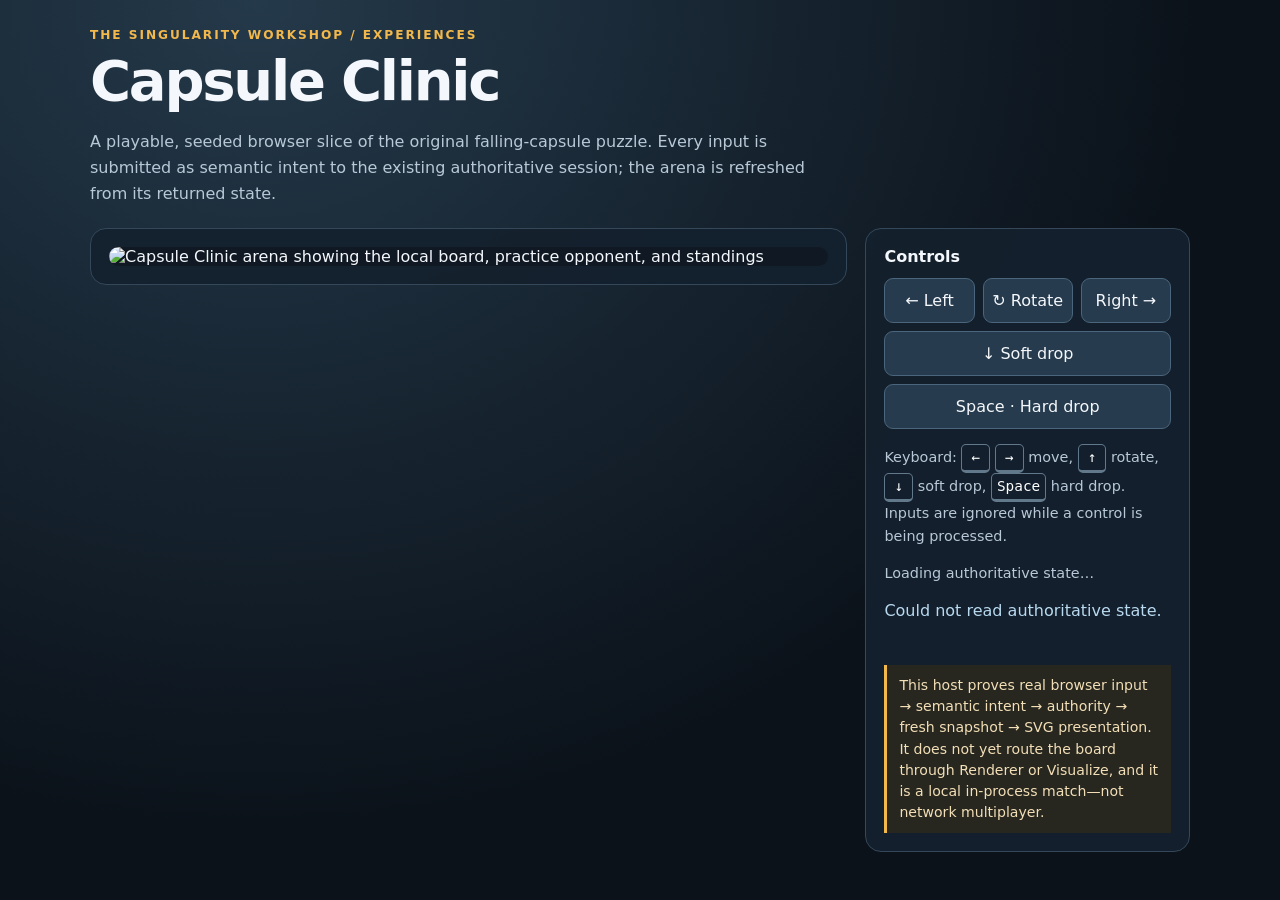
==== samples/CapsuleClinic.Web/wwwroot/index.html @ a08addf2 "Add accessible Capsule Clinic browser controls and arena" ====
<!doctype html>
<html lang="en">
<head>
  <meta charset="utf-8">
  <meta name="viewport" content="width=device-width, initial-scale=1">
  <meta name="theme-color" content="#101923">
  <title>Capsule Clinic · Playable Slice</title>
  <style>
    :root { color-scheme: dark; font-family: ui-sans-serif, system-ui, sans-serif; background: #0b121a; color: #f4f7fb; }
    * { box-sizing: border-box; }
    body { margin: 0; min-height: 100vh; background: radial-gradient(ellipse at 20% 0%, #24394a, #0b121a 65%); }
    main { width: min(1100px, calc(100% - 32px)); margin: auto; padding: 28px 0 44px; }
    .eyebrow { color: #f2b84b; letter-spacing: .16em; font-size: .76rem; font-weight: 800; }
    h1 { font-size: clamp(2rem, 5vw, 3.5rem); margin: .4rem 0; letter-spacing: -.04em; }
    .intro { color: #b8c8d6; line-height: 1.6; max-width: 72ch; }
    .layout { display: grid; grid-template-columns: minmax(0, 1.4fr) minmax(260px, .6fr); gap: 18px; align-items: start; margin-top: 22px; }
    .panel { min-width: 0; border: 1px solid #34485a; border-radius: 16px; padding: 18px; background: #14212deF; }
    #arena { display: block; width: 100%; height: auto; border-radius: 10px; background: #101923; }
    h2 { font-size: 1rem; margin: 0 0 12px; }
    .controls { display: grid; grid-template-columns: repeat(3, minmax(0, 1fr)); gap: 8px; }
    button { font: inherit; color: #f4f7fb; background: #263b4d; border: 1px solid #4a657c; border-radius: 9px; padding: 12px 8px; cursor: pointer; }
    button:hover:enabled { background: #35556b; border-color: #8db7d1; }
    button:focus-visible { outline: 3px solid #f2b84b; outline-offset: 3px; }
    button:disabled { opacity: .5; cursor: wait; }
    .wide { grid-column: span 3; }
    .meta { color: #b8c8d6; font-size: .9rem; line-height: 1.6; }
    #status { min-height: 3em; color: #b8d9ef; }
    kbd { display: inline-block; min-width: 2em; text-align: center; border: 1px solid #62798c; border-bottom-width: 3px; border-radius: 5px; padding: 1px 5px; color: #fff; }
    .boundary { border-left: 3px solid #f2b84b; padding: 10px 12px; background: #27271f; color: #f3dfb7; font-size: .88rem; line-height: 1.5; }
    @media (max-width: 760px) { .layout { grid-template-columns: 1fr; } }
  </style>
</head>
<body>
<main>
  <div class="eyebrow">THE SINGULARITY WORKSHOP / EXPERIENCES</div>
  <h1>Capsule Clinic</h1>
  <p class="intro">A playable, seeded browser slice of the original falling-capsule puzzle. Every input is submitted as semantic intent to the existing authoritative session; the arena is refreshed from its returned state.</p>
  <div class="layout">
    <section class="panel" aria-label="Authoritative arena">
      <img id="arena" src="/api/arena.svg" alt="Capsule Clinic arena showing the local board, practice opponent, and standings">
    </section>
    <aside class="panel">
      <h2>Controls</h2>
      <div class="controls">
        <button data-key="ArrowLeft" aria-label="Move left">← Left</button>
        <button data-key="ArrowUp" aria-label="Rotate capsule">↻ Rotate</button>
        <button data-key="ArrowRight" aria-label="Move right">Right →</button>
        <button class="wide" data-key="ArrowDown">↓ Soft drop</button>
        <button class="wide" data-key=" " aria-label="Hard drop (Space)">Space · Hard drop</button>
      </div>
      <p class="meta">Keyboard: <kbd>←</kbd> <kbd>→</kbd> move, <kbd>↑</kbd> rotate, <kbd>↓</kbd> soft drop, <kbd>Space</kbd> hard drop. Inputs are ignored while a control is being processed.</p>
      <p class="meta" id="state" aria-live="polite">Loading authoritative state…</p>
      <p id="status" role="status" aria-live="polite"></p>
      <div class="boundary">This host proves real browser input → semantic intent → authority → fresh snapshot → SVG presentation. It does not yet route the board through Renderer or Visualize, and it is a local in-process match—not network multiplayer.</div>
    </aside>
  </div>
</main>
<script>
  let busy = false;
  async function post(url, body) {
    const response = await fetch(url, {
      method: "POST",
      headers: { "content-type": "application/json" },
      body: JSON.stringify(body)
    });
    const result = await response.json();
    if (!response.ok) throw new Error(result.error || "The command was rejected.");
    return result;
  }
  async function refresh() {
    const stateResponse = await fetch("/api/state", { cache: "no-store" });
    if (!stateResponse.ok) throw new Error("Could not read authoritative state.");
    const state = await stateResponse.json();
    document.getElementById("state").textContent =
      "Player: " + state.localPlayerId + " · Board: " + state.boardWidth + "×" + state.boardHeight +
      " · Accepted sequence: " + state.lastAcceptedSequence +
      (state.active ? " · Active capsule: (" + state.active.pivotX + ", " + state.active.pivotY + "), " + state.active.orientation : "") +
      (state.gameOver ? " · Game over" : "");
    document.getElementById("arena").src = "/api/arena.svg?v=" + Date.now();
  }
  async function submitKey(key) {
    if (busy) return;
    busy = true;
    document.querySelectorAll("button[data-key]").forEach(button => button.disabled = true);
    try {
      const result = await post("/api/key", { key });
      document.getElementById("status").textContent = result.accepted
        ? "Accepted " + result.intentId + " · sequence " + result.sequence
        : "Rejected " + result.intentId + " · " + result.rejection;
      await refresh();
    } catch (error) {
      document.getElementById("status").textContent = error.message;
    } finally {
      busy = false;
      document.querySelectorAll("button[data-key]").forEach(button => button.disabled = false);
    }
  }
  document.querySelectorAll("button[data-key]").forEach(button =>
    button.addEventListener("click", () => submitKey(button.dataset.key)));
  window.addEventListener("keydown", event => {
    if (["ArrowLeft", "ArrowRight", "ArrowUp", "ArrowDown", " "].includes(event.key)) {
      event.preventDefault();
      void submitKey(event.key);
    }
  });
  refresh().catch(error => document.getElementById("status").textContent = error.message);
</script>
</body>
</html>
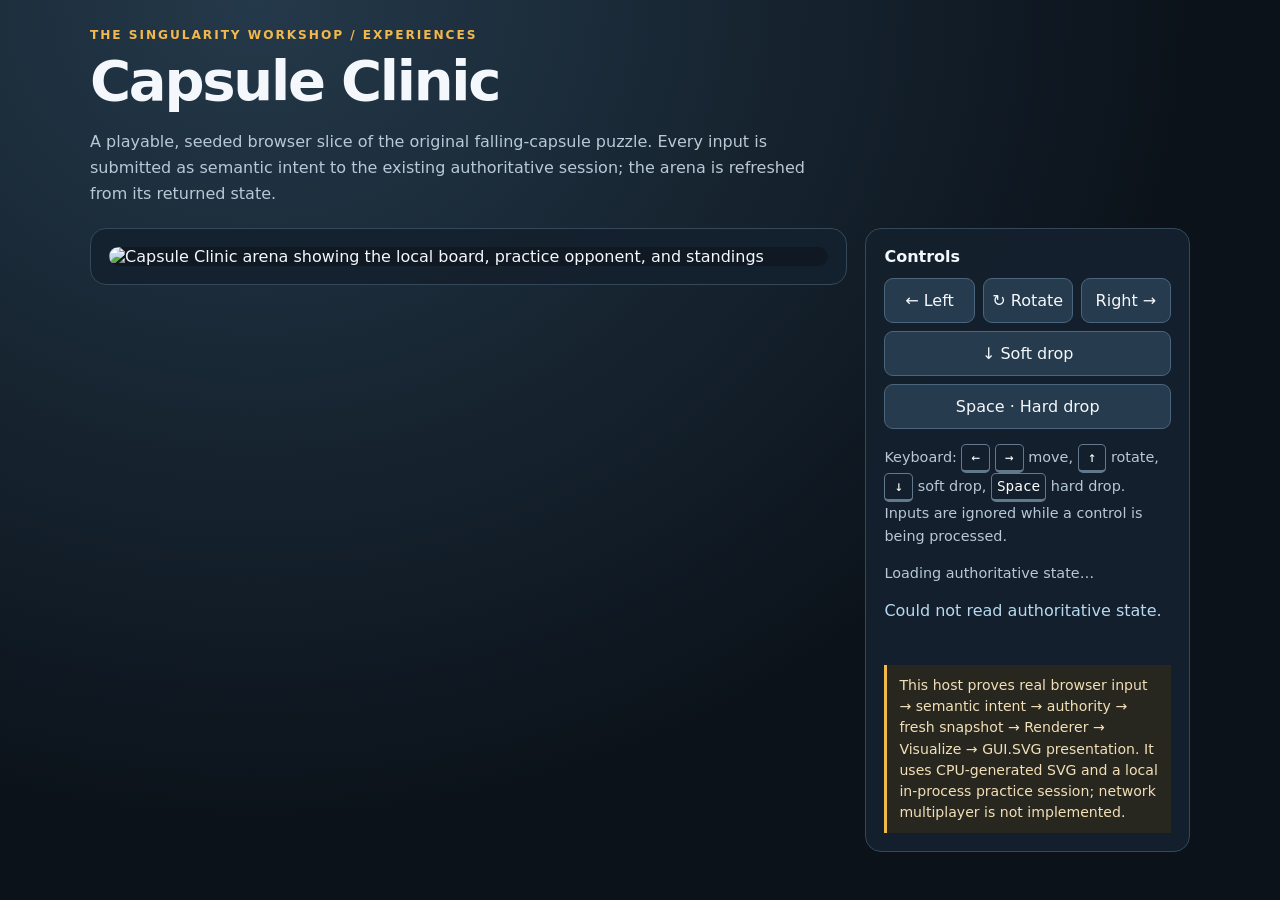
==== commit c9dba70e: "docs(capsule-clinic): correct browser pipeline boundary" ====
--- a/samples/CapsuleClinic.Web/wwwroot/index.html
+++ b/samples/CapsuleClinic.Web/wwwroot/index.html
@@ -51,7 +51,7 @@
       <p class="meta">Keyboard: <kbd>←</kbd> <kbd>→</kbd> move, <kbd>↑</kbd> rotate, <kbd>↓</kbd> soft drop, <kbd>Space</kbd> hard drop. Inputs are ignored while a control is being processed.</p>
       <p class="meta" id="state" aria-live="polite">Loading authoritative state…</p>
       <p id="status" role="status" aria-live="polite"></p>
-      <div class="boundary">This host proves real browser input → semantic intent → authority → fresh snapshot → SVG presentation. It does not yet route the board through Renderer or Visualize, and it is a local in-process match—not network multiplayer.</div>
+      <div class="boundary">This host proves real browser input → semantic intent → authority → fresh snapshot → Renderer → Visualize → GUI.SVG presentation. It uses CPU-generated SVG and a local in-process practice session; network multiplayer is not implemented.</div>
     </aside>
   </div>
 </main>
